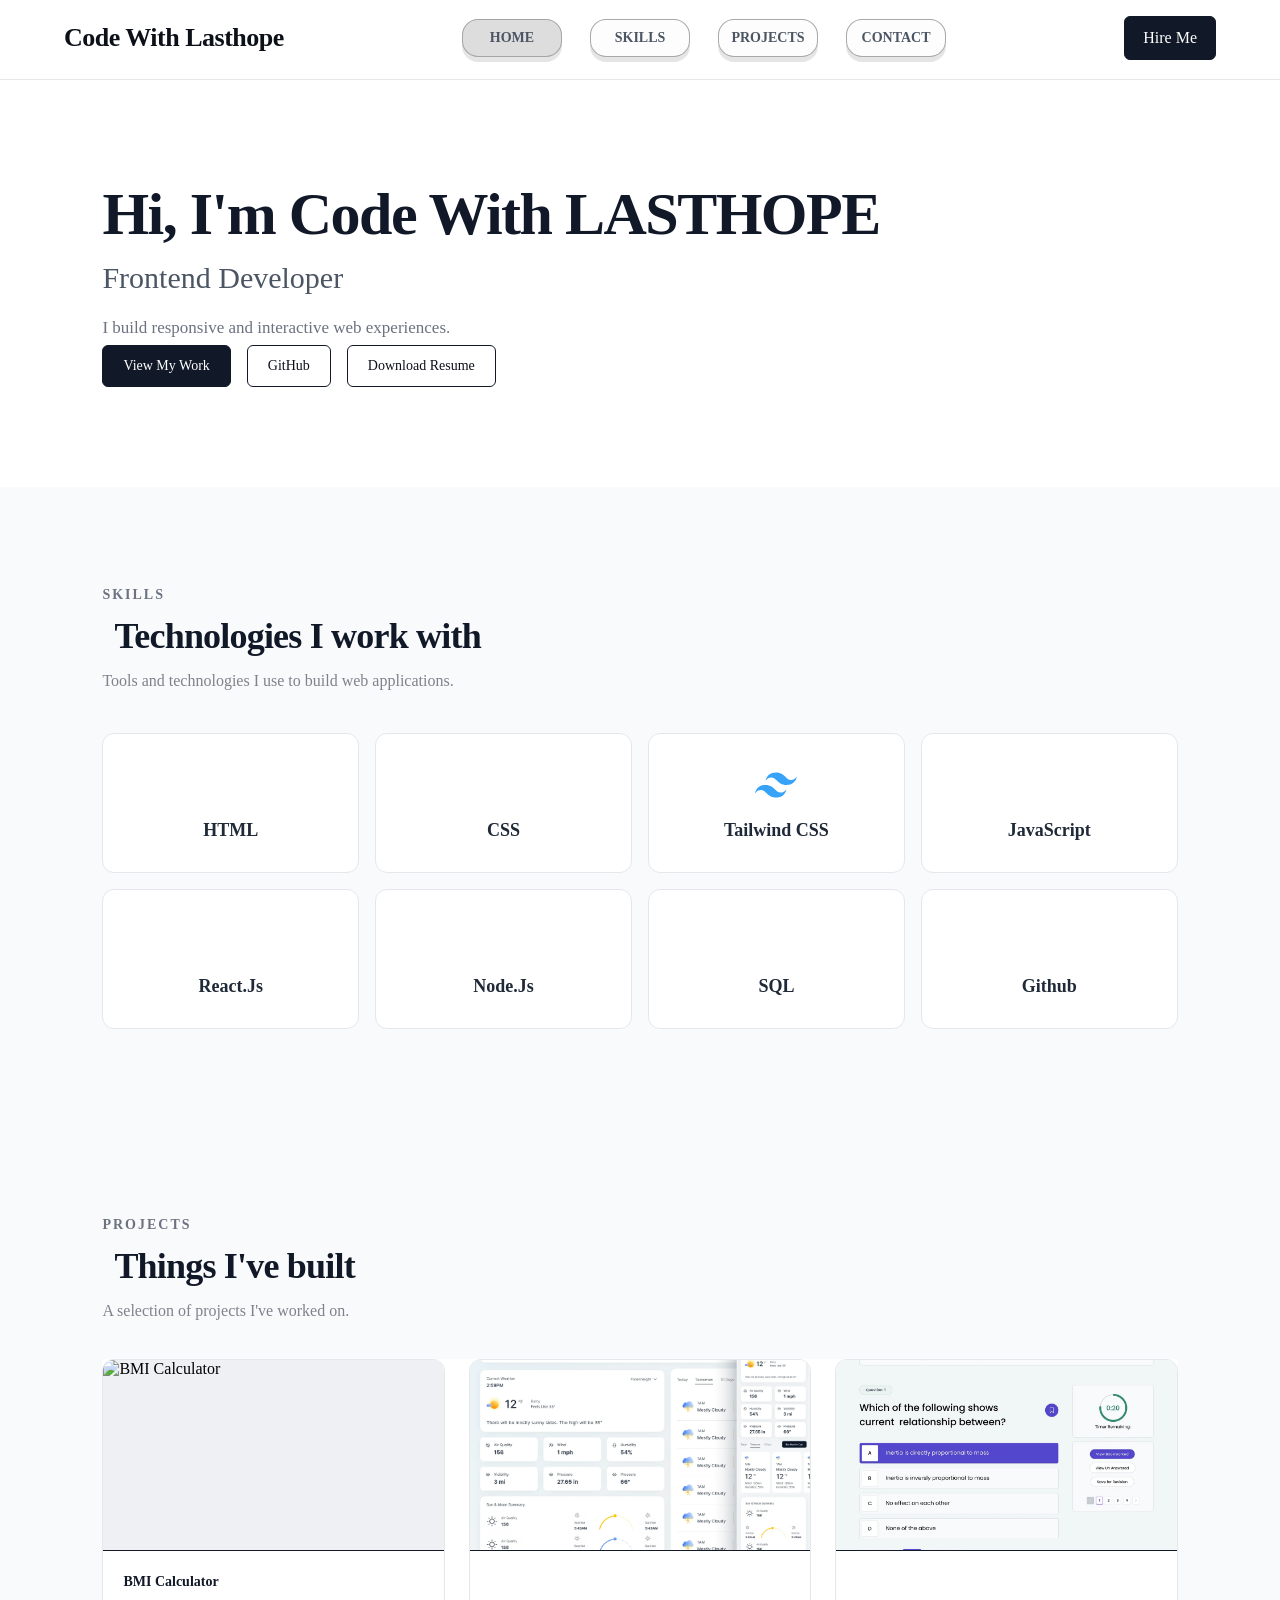
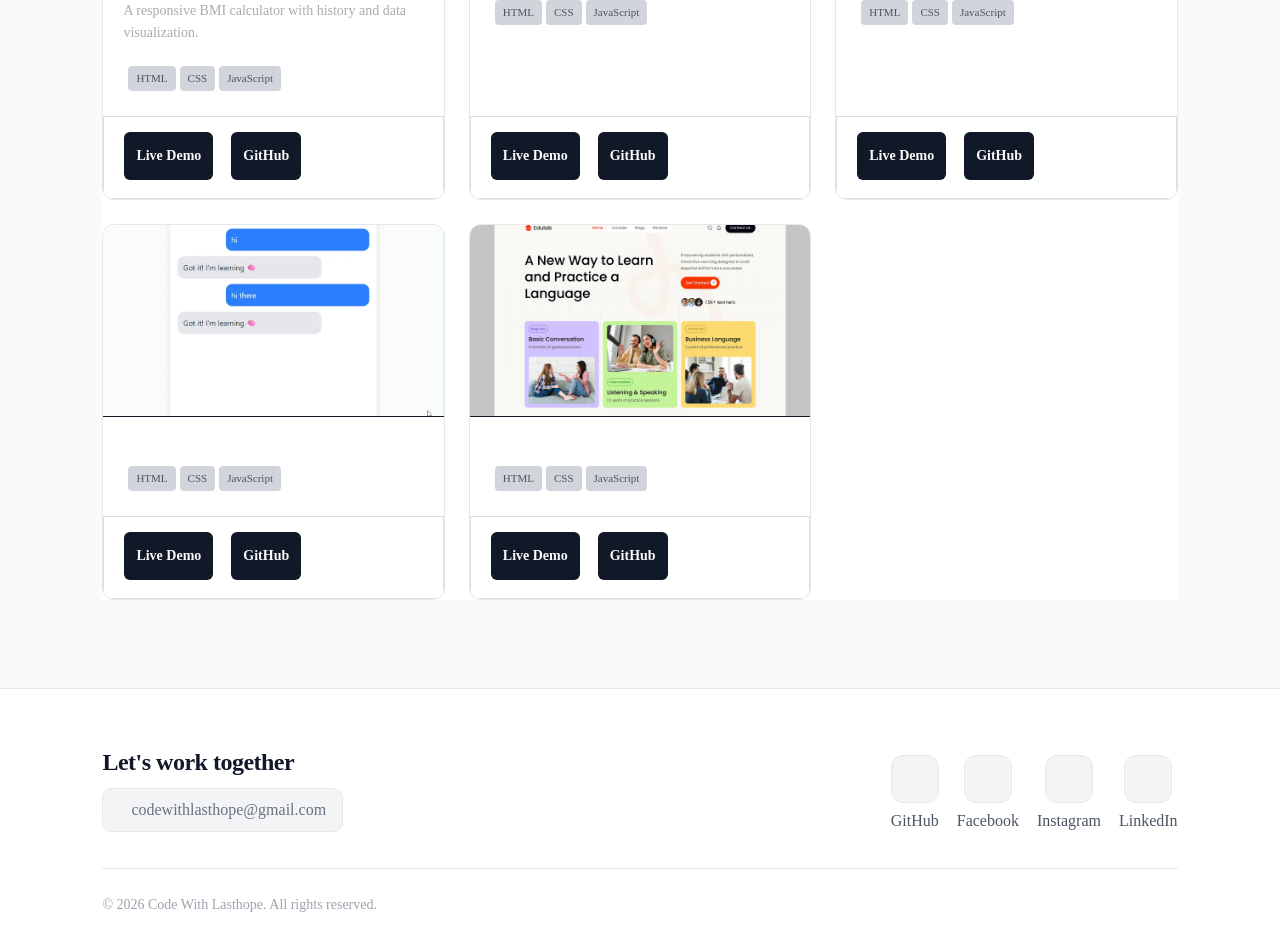
==== index.html @ ce968279 "First Version" ====
<!DOCTYPE html>
<html lang="en">
<head>
    <meta charset="UTF-8">
    <meta name="viewport" content="width=device-width, initial-scale=1.0">
    <meta name="description" content="Code With Lasthope — Frontend Developer building responsive and interactive web experiences">
    <meta name="author" content="Code With Lasthope">

    <meta property="og:title" content="Code With Lasthope | Frontend Developer">
    <meta property="og:description" content="Frontend Developer building responsive and interactive web experiences.">
    <meta property="og:type" content="website">
    <meta property="og:url" content="YOUR_PORTFOLIO_URL">
    <meta property="og:image" content="YOUR_PREVIEW_IMAGE_URL">

    <title>Code With Lasthope | Frontend Developer</title>
    <link rel="stylesheet" href="style.css">

    <link rel="icon" type="image/png" href="assets/logo.jpg">
    <script src="https://kit.fontawesome.com/bc0e14a3bd.js" crossorigin="anonymous"></script>
</head>
<body>
    <header id="home">
        <div id="navbar" class="nav-wrap">
            <p id="logoText">Code With Lasthope</p>
            <nav id="main-nav" class="maiNav">
                <ul>
                    <li><a href="#hero-section">HOME</a></li>
                    <!-- <li><a href="#hero-about">ABOUT</a></li> -->
                    <li><a href="#skill-section">SKILLS</a></li>
                    <li><a href="#project-section">PROJECTS</a></li>
                    <li><a href="#footer">CONTACT</a></li>
                </ul>
            </nav>
            <a id="contact-btn" class="contactBtn" href="#contact-links">Hire Me</a>
            <button
                 id="menu-toggle"
                class="menuToggle"
                aria-label="Open navigation menu"
                aria-expanded="false"
                aria-controls="main-nav"
                type="button"    
            >
                <span></span>
                <span></span>
                <span></span>
            </button>
        </div>
    </header>

    <main>
        <!-- About My Career -->
        <section id="hero-section">
            <div class="hero-about">
                <h1>Hi, I'm Code With LASTHOPE</h1>
                <h2>Frontend Developer</h2>

                <p>
                    I build responsive and interactive web experiences.
                </p>
            </div>

            <div class="hero-actions">
                <a id="workBtn" href="#project-section">View My Work</a>
                <a id="gitBtn" href="https://github.com/codewithlasthope">GitHub</a>
                <a id="resumeBtn" href="assets/resume.pdf" download>
                    Download Resume
                </a>
            </div>
        </section>
        <!-- My Skills in Web Development Feild -->
        <section id="skill-section" class="reveal">

            <div class="section-heading">
                <p>Skills</p>
                <h2>Technologies I work with</h2>
                <span>
                    Tools and technologies I use to build web applications.
                </span>
            </div>

            <div class="skills-container">

                <article class="skill-card">
                    <div class="skill-icon">
                        <!-- HTML icon -->
                         <i class="fa-brands fa-html5 fa-beat" style="color: rgb(255, 110, 0);"></i>
                    </div>
                    <h3>HTML</h3>
                </article>

                <article class="skill-card">
                    <div class="skill-icon">
                        <!-- CSS icon -->
                         <i class="fa-brands fa-css fa-beat" style="color: rgb(40, 152, 238);"></i>
                    </div>
                    <h3>CSS</h3>
                </article>

                <article class="skill-card">
                    <div class="skill-icon">
                        <!-- tailwind css icon -->
                        <svg class="tailwind" xmlns="http://www.w3.org/2000/svg" viewBox="0 0 640 640"><!--!Font Awesome Free v7.3.1 by @fontawesome - https://fontawesome.com License - https://fontawesome.com/license/free Copyright 2026 Fonticons, Inc.--><path fill="rgb(54, 163, 248)" d="M320 128C234.7 128 181.3 170.7 160 256C192 213.3 229.3 197.3 272 208C296.3 214.1 313.7 231.8 333 251.3C364.4 283.1 400.7 320 480 320C565.3 320 618.7 277.3 640 192C608 234.7 570.7 250.7 528 240C503.7 233.9 486.3 216.2 467 196.7C435.6 164.9 399.3 128 320 128zM160 320C74.7 320 21.3 362.7 0 448C32 405.3 69.3 389.3 112 400C136.3 406.1 153.7 423.8 173 443.3C204.4 475.1 240.7 512 320 512C405.3 512 458.7 469.3 480 384C448 426.7 410.7 442.7 368 432C343.7 425.9 326.3 408.2 307 388.7C275.6 356.9 239.3 320 160 320z"/></svg>
                    </div>
                    <h3>Tailwind CSS</h3>
                </article>

                <article class="skill-card">
                    <div class="skill-icon">
                        <!-- JavaScript icon -->
                        <i class="fa-brands fa-square-js fa-fade" style="color: rgb(255, 214, 75);"></i>
                    </div>
                    <h3>JavaScript</h3>
                </article>

                <article class="skill-card">
                    <div class="skill-icon">
                        <!-- React icon -->
                        <i class="fa-brands fa-react fa-flip" style="color: rgb(46, 161, 251);"></i>
                    </div>
                    <h3>React.Js</h3>
                </article>

                <article class="skill-card">
                    <div class="skill-icon">
                        <!-- Node.js icon -->
                        <i class="fa-brands fa-node fa-bounce" style="color: rgb(19, 200, 24);"></i>
                    </div>
                    <h3>Node.Js</h3>
                </article>

                <article class="skill-card">
                    <div class="skill-icon">
                        <!-- SQL icon -->
                         <i class="fa-solid fa-database fa-bounce" style="color: rgb(16, 141, 236);"></i>
                    </div>
                    <h3>SQL</h3>
                </article>

                <article class="skill-card">
                    <div class="skill-icon">
                        <!-- Git icon -->
                         <i class="fa-brands fa-git-alt fa-flip" style="color: rgb(255, 94, 0);"></i>
                    </div>
                    <h3>Github</h3>
                </article>
            </div>

        </section>
        
        <!-- My Best Projects -->
        <section id="project-section" class="reveal">
            <div class="section-heading">
                <p>Projects</p>
                <h2>Things I've built</h2>
                <span>
                    A selection of projects I've worked on.
                </span>
            </div>

            <div class="projects-container">
                <!-- cards -->
                <article class="projects" >
                    <!-- project ss -->
                    <div class="project-image">
                        <img src="ss/bmical.webp" alt="BMI Calculator">
                    </div>

                    <!-- project contents -->
                    <div class="project-content">
                        <h3>BMI Calculator</h3>
                        
                        <p>
                            A responsive BMI calculator with history
                            and data visualization.
                        </p>
                    </div>

                    <!-- project tech -->
                    <div class="project-tech">
                        <span>HTML</span>
                        <span>CSS</span>
                        <span>JavaScript</span>
                    </div>
                    <!-- projects live demo -->
                    <div class="project-links">
                        <a href="#">Live Demo</a>
                        <a href="https://github.com/codewithlasthope/BMI-Calculator">GitHub</a>
                    </div>
                </article>

                <article class="projects" >
                    <!-- project ss -->
                    <div class="project-image">
                        <img src="ss/weatherdash.webp" alt="weather app dashboard">
                    </div>

                    <!-- project contents -->
                    <div class="project-content">
                        <h3></h3>

                        <p>

                        </p>
                    </div>

                    <!-- project tech -->
                    <div class="project-tech">
                        <span>HTML</span>
                        <span>CSS</span>
                        <span>JavaScript</span>
                    </div>
                    <!-- projects live demo -->
                    <div class="project-links">
                        <a href="#">Live Demo</a>
                        <a href="https://github.com/codewithlasthope/">GitHub</a>
                    </div>
                </article>
                
                <article class="projects" >
                    <!-- project ss -->
                    <div class="project-image">
                        <img src="ss/onlinequiz.webp" alt="Online quiz platform">
                    </div>

                    <!-- project contents -->
                    <div class="project-content">
                        <h3></h3>

                        <p>

                        </p>
                    </div>

                    <!-- project tech -->
                    <div class="project-tech">
                        <span>HTML</span>
                        <span>CSS</span>
                        <span>JavaScript</span>
                    </div>
                    <!-- projects live demo -->
                    <div class="project-links">
                        <a href="#">Live Demo</a>
                        <a href="https://github.com/codewithlasthope/">GitHub</a>
                    </div>
                </article>
                
                <article class="projects">
                    <!-- project ss -->
                    <div class="project-image">
                        <img src="ss/chatapp.webp" alt="Chat App">
                    </div>

                    <!-- project contents -->
                    <div class="project-content">
                        <h3></h3>

                        <p>

                        </p>
                    </div>

                    <!-- project tech -->
                    <div class="project-tech">
                        <span>HTML</span>
                        <span>CSS</span>
                        <span>JavaScript</span>
                    </div>
                    <!-- projects live demo -->
                    <div class="project-links">
                        <a href="#">Live Demo</a>
                        <a href="https://github.com/codewithlasthope/">GitHub</a>
                    </div>
                </article>

                <article class="projects">
                    <!-- project ss -->
                    <div class="project-image">
                        <img src="ss/educenter.webp" alt="Education Website">
                    </div>

                    <!-- project contents -->
                    <div class="project-content">
                        <h3></h3>

                        <p>
                            
                        </p>
                    </div>

                    <!-- project tech -->
                    <div class="project-tech">
                        <span>HTML</span>
                        <span>CSS</span>
                        <span>JavaScript</span>
                    </div>
                    <!-- projects live demo -->
                    <div class="project-links">
                        <a href="#">Live Demo</a>
                        <a href="https://github.com/codewithlasthope/">GitHub</a>
                    </div>
                </article>
            </div>
        </section>
    </main>

    <footer id="footer" class="reveal">

        <!-- Contact -->
        <section id="contact-links">
            <h2>Let's work together</h2>

            <a class="email-link" href="mailto:codewithlasthope@gmail.com">
                <i class="fa-regular fa-envelope"></i>
                <span>codewithlasthope@gmail.com</span>
            </a>
        </section>


        <!-- Social Links -->
        
        <section id="social-links">
            <a href="https://github.com/codewithlasthope"
            aria-label="GitHub"
            target="_blank"
            rel="noopener noreferrer">
                <i class="fa-brands fa-github"></i>
                <span>GitHub</span>
            </a>

            <a href="YOUR_FACEBOOK_URL"
            aria-label="Facebook"
            target="_blank"
            rel="noopener noreferrer">
                <i class="fa-brands fa-facebook-f"></i>
                <span>Facebook</span>
            </a>

            <a href="YOUR_INSTAGRAM_URL"
            aria-label="Instagram"
            target="_blank"
            rel="noopener noreferrer">
                <i class="fa-brands fa-instagram"></i>
                <span>Instagram</span>
            </a>

            <a href="YOUR_LINKEDIN_URL"
            aria-label="LinkedIn"
            target="_blank"
            rel="noopener noreferrer">
                <i class="fa-brands fa-linkedin-in"></i>
                <span>LinkedIn</span>
            </a>
        </section>


        <!-- Bottom -->
        <section id="footer-bottom">
            <p>© 2026 Code With Lasthope. All rights reserved.</p>
        </section>

    </footer>
    
    <button id="back-to-top" aria-label="Back to top">
        <i class="fa-solid fa-arrow-up"></i>
    </button>

    <div class="image-preview" id="image-preview">
        <button id="preview-close">
            <i class="fa-solid fa-xmark"></i>
        </button>
        <img id="preview-image" src="" alt="">
    </div>

    <div id="scroll-progress"></div>
    <script src="script.js"></script>
</body>
</html>
---- style.css ----
* {
    margin: 0;
    padding: 0;
    box-sizing: border-box;
    text-decoration: none;
    scroll-behavior: smooth;
}

header {
    position: sticky;
    top: 0;
    z-index: 100;
    background-color: #ffffff;
    width: 100%;
    height: 80px;
    border-bottom: 1px solid #e5e7eb;
}

.nav-wrap {
    max-width: 1200px;
    min-height: 76px;
    margin: 0 auto;
    padding: 16px 24px;

    display: flex;
    align-items: center;
    justify-content: space-between;
    gap: 32px;
}

#logoText {
    margin: 0;
    letter-spacing: -0.5px;
    font-size: 26px;
    font-weight: 700;
    white-space: nowrap;
    cursor: pointer;
    color: #0c1018;
}

.maiNav ul {
    list-style: none;
    display: flex;
    align-items: center;
    gap: 28px;
}

.maiNav ul li {
    cursor: pointer;
    padding: 0;
    border: none;
    background: none;
    box-shadow: none;
    color: black;
    text-align: center;
    width: 100px;
    height: auto;
    padding: 10px 12px;
    /* From https://css.glass */
    background: rgba(249, 248, 249, 0.35);
    border-radius: 16px;
    box-shadow: 0px 5px 0px rgba(0, 0, 0, 0.1);
    backdrop-filter: blur(5.1px);
    -webkit-backdrop-filter: blur(5.1px);
    border: 1px solid rgba(161, 159, 159, 0.91);
    transition: scale 0.3s, transform 0.3s;
}

.maiNav ul li:hover {
    scale: 0.95;
    transform: translateY(-3px);
}

.maiNav ul li a {
    display: block;
    color: #4b5563;
    font-size: 14px;
    font-weight: 600;
    text-decoration: none;
    transition: color 0.3s ease;
}

.maiNav ul li a:hover {
    color: #0c1018;
    scale: 0.95;
}

.maiNav ul li:active {
    color: aliceblue;
}

.menuToggle {
    display: none;
    flex-direction: column;
    justify-content: center;
    gap: 5px;
    width: 42px;
    height: 42px;
    padding: 9px;
    border: 1px solid #e5e7eb;
    border-radius: 6px;
    background: #ffffff;
    cursor: pointer;
}

.menuToggle span {
    display: block;
    width: 100%;
    height: 2px;
    background: #111827;
    border-radius: 2px;
}

@media (max-width: 768px) {
    .menuToggle {
        display: flex;
    }
    .nav-wrap {
        display: flex;
        align-items: center;
        flex-wrap: wrap;
        justify-content: space-between;
    }
    .maiNav {
        display: none;
        flex-basis: 100%;
    }
    
    .active {
        display: block;
    }
    
    .maiNav ul {
        flex-direction: column;
        align-items: stretch;
        gap: 8px;
        padding: 12px 0;
    }
    .maiNav ul li {
        width: 100%;
    }

    .contactBtn {
        margin: 0;
        position: static;
        flex-shrink: 0;
    }
}

.contactBtn {
    display: inline-flex;
    align-items: center;
    justify-content: center;
    flex-shrink: 0;

    padding: 12px 18px;
    border: 1px solid #111827;
    border-radius: 6px;

    background: #111827;
    color: #ffffff;
    font-size: 16px;
    font-weight: 500;
    white-space: nowrap;
    transition: background-color 0.3s ease,
                scale 0.3s,
                transform 0.3s;
}

.contactBtn:hover {
    scale: 0.95;
    transform: translateY(2px);
    background-color: #2f3643;
}

main {
    padding: 0px auto;
}

#hero-section {
    min-height: 75px;
    padding: 100px 8%;
    display: flex;
    align-items: flex-start;
    flex-direction: column;
    justify-content: center;
    background: #ffffff;
}

.hero-about {
    min-width: 700px;
}

.hero-about h1 {
    margin-bottom: 12px;
    font-size: clamp(28px, 5vw, 60px);
    line-height: 1.15;
    letter-spacing: -1.5px;
    color: #111827;
}

.hero-about h2 {
    margin-bottom: 20px;
    font-size: clamp(22px, 3vw, 30px);
    font-weight: 500;
    color: #4b5563;
}

.hero-about p {
    max-width: 600px;
    font-size: 17px;
    line-height: 1.5;
    color: #6b7280;
}

.hero-actions {
    display: flex;
    align-items: center;
    gap: 16px;
}

.hero-actions a{
    display: inline-flex;
    align-items: center;
    justify-content: center;

    padding: 12px 20px;
    border: 1px solid #111827;
    border-radius: 6px;    
    margin-top: 4px;

    font-size: 14px;
    font-weight: 500;
    text-decoration: none;
    transition: background 0.2s ease, color 0.2s ease, scale 0.3s ease;
}

.hero-actions #workBtn {
    background: #111827;
    color: #ffffff;
}

.hero-actions #workBtn:hover {
    background: #404c5e;
    scale: 0.96;
}

.hero-actions a {
    color: #0c1018;
}

.hero-actions a:hover {
    background: hsl(240, 6%, 94%);
    scale: 0.96;
}

#skill-section {
    padding: 100px 8%;
    background: #f9fafb;
}

.section-heading {
    margin-bottom: 40px;
}

.section-heading p {
    margin-bottom: 10px;
    font-size: 14px;
    font-weight: 600;
    text-transform: uppercase;
    letter-spacing: 2px;
    color: #6b7280;
}

.section-heading h2 {
    margin: 12px;
    font-size: clamp(26px, 3vw, 36px);
    letter-spacing: -0.8px;
    color: #111827;
}

.section-heading span {
    display: block;
    color: #7d828c;
    font-size: 16px;
    line-height: 1.5;
}


.skills-container {
    display: grid;
    grid-template-columns: repeat(4, minmax(0, 1fr));
    gap: 16px;
}


.skill-card {
    min-height: 140px;
    padding: 24px 16px;
    border: 1px solid #ddd;
    border-radius: 12px;

    display: flex;
    flex-direction: column;
    align-items: center;
    justify-content: center;
    gap: 14px;

    background: #ffffff;
    border: 1px solid #e5e7eb;

    transition: transform 0.2s ease, 
                border-color 0.2s ease;
}


.skill-card:hover {
    transform: translateY(-4px);
    border-color: #9ca3af;
}


.skill-icon {
    width: 42px;
    height: 42px;
    display: grid;
    place-items: center;
}

.skill-icon i {
    /* width: 48px;
    height: 48px; */
    display: grid;
    place-items: center;
    font-size: 36px;
    
}

.skill-card h3 {
    margin: 0;
    font-weight: 600;
    font-size: 18px;
    color: #1f2937;
}

.skill-icon .tailwind {
    animation: tail-flip 1s ease infinite;
}

@keyframes tail-flip {
    from {
        transform: rotatey(0deg);
    }
    to {
        transform: rotatey(360deg);
    }
}

@media (max-width: 900px) {
    .skills-container {
        grid-template-columns: repeat(3, minmax(0, 1fr));
    }
}

@media (max-width: 600px) {
    #skill-section {
        padding: 64px 5%;
    }

    .skills-container {
        grid-template-columns: repeat(2, minmax(0, 1fr));
        gap: 12px;
    }

    .skill-card {
        min-height: 120px;
        padding: 20px 12px;
    }
}


#project-section {
    display: block;
    padding: 88px 8%;
    background: #f9fafb;
}

#project-section .section-heading {
    margin-bottom: 36px;
}

.projects-container {
    background: #ffffff;
    display: grid;
    grid-template-columns: repeat(3, minmax(0, 1fr));
    align-items: stretch;
    gap: 24px;
}

@media (max-width: 900px) {
    .projects-container {
        grid-template-columns: repeat(2, minmax(0, 1fr));
        gap: 20px;
    }
}

@media (max-width: 600px) {
    #project-section {
        padding: 64px 5%;
    }

    .projects-container {
        grid-template-columns: 1fr;
        gap: 18px;
    }

    .project-image {
        height: 200px;
    }
}

.projects {
    min-width: 0px;
    display: flex;
    flex-direction: column;
    overflow: hidden;
    background: #fff;
    border: 1px solid #e5e7eb;
    border-radius: 12px;
    transition: border-color 0.2s ease,
                transform 0.2s ease,
                box-shadow 0.2s ease;
}

.projects:hover {
    transform: translateY(-4px);
    border-color: #d1d5db;
    box-shadow: 0 8px 24px rgba(0, 0, 0, 0.05);
}

.project-image {
    width: 100%;
    aspect-ratio: 16 / 9;
    overflow: hidden;
    background: #eef0f3;
    border-bottom: 1px solid #111827;
}

.project-image img {
    display: block;
    width: 100%;
    height: 100%;
    object-fit: cover;
}

.project-content {
    padding: 20px 20px 12px;
}

.project-content h3 {
    margin-bottom: 8px;
    font-size: 14px;
    line-height: 1.5;
    color: #111827;
}

.project-content p {
    font-size: 14px;
    line-height: 1.6;
    color: #a9abae;
}

.project-tech {
    margin: 5px;
    display: flex;
    flex-wrap: wrap;
    gap: 4px;
    padding: 4px 20px 20px;
}

.project-tech span {
    padding: 5px 8px;
    border-radius: 4px;
    background: #d1d5db;
    color: #4b5563;
    font-size: 11px;
    line-height: 1.4;
}

.project-links {
    display: flex;
    align-items: center;
    gap: 18px;
    margin-top: auto;
    padding: 15px 20px 18px;
    border: 1px solid #dddddf;
}

.project-links a {
    background-color: #111827;
    color: #f9fafb;
    font-size: 14px;
    font-weight: 600;
    padding: 16px 12px;
    border-radius: 6px;
    transition: color 0.3s ease,
                transform 0.3s ease,
                text-decoration 0.3s ease;
}

.project-links a:hover {
    color: #babcbc;
    transform: translateY(3px);
    text-decoration: underline;
}

footer {
    display: grid;
    grid-template-columns: 1fr auto;
    align-items: start;
    background: lightslategray;
    gap: 36px;
    padding: 60px 8% 24px;
    background: #ffffff;
    border-top: 1px solid #e5e7eb;
}

#contact-links {
    display: flex;
    flex-direction: column;
    align-items: flex-start;
    gap: 12px;
}

#contact-links h2 {
    margin: 0;
    color: #111827;
    font-size: 24px;
    letter-spacing: -0.5px;
}

#contact-links a {
    color: #6b7280;
    font-size: 16px;
    transition: color 0.3s ease;
}

#contact-links a:hover {
    color: #111827;
}

.email-link {
    display: inline-flex;
    align-items: center;
    gap: 12px;
    padding: 12px 16px;
    background: #f3f4f6;
    border: 1px solid #e5e7eb;
    border-radius: 10px;
    color: #374151;
    font-size: 14px;
}

.email-link i {
    font-size: 18px;
}

.email-link:hover {
    color: #e5e7eb;
}

#social-links {
    display: flex;
    align-items: flex-start;
    justify-content: flex-end;
    gap: 18px;
    padding-top: 6px;
}

#social-links a {
    display: flex;
    flex-direction: column;
    align-items: center;
    color: #4b5563;
    gap: 9px;
    color: #4b5563;
    font-size: 16px;
    font-weight: 500;
    transition: color 0.2s ease;
}

#social-links a i {
    width: 48px;
    height: 48px;
    display: grid;
    place-items: center;
    background: #f3f4f6;
    border: 1px solid #e5e7eb;
    border-radius: 12px;
    font-size: 21px;
    transition: background 0.2s ease,
                color 0.2s ease,
                transform 0.2s ease;
}

#social-links a:hover i {
    background: #111827;
    color: #ffffff;
    transform: translateY(-3px);
}

#social-links a:hover span {
    color: #111827;
}

#footer-bottom {
    grid-column: 1 / -1;
    padding-top: 25px;
    border-top: 1px solid #e5e7eb;
}

#footer-bottom p {
    margin: 0;
    color: #9ca3af;
    font-size: 14px;
    line-height: 1.5;
}

@media (max-width: 600px) {
    #footer {
        grid-template-columns: 1fr;
        gap: 28px;
        padding: 36px 5% 20px;
    }

    #contact-links h2 {
        font-size: 22px;
    }

    #social-links {
        justify-content: flex-start;
        flex-wrap: wrap;
        gap: 18px;
    }

    #social-links a i {
        width: 44px;
        height: 44px;
    }

    #footer-bottom {
        grid-column: 1;
    }
}

.reveal {
    opacity: 0;
    transform: translateY(40px);
    transition: opacity 0.6s ease, transform 0.6s ease;
}

.reveal.active {
    opacity: 1 !important;
    transform: translateY(0) !important;
}

#back-to-top {
    position: fixed;
    right: 24px;
    bottom: 24px;

    width: 45px;
    height: 45px;

    border: 1px solid black;
    border-radius: 50%;
    cursor: pointer;

    opacity: 0;
    visibility: hidden;
    pointer-events: none;

    transition: opacity 0.3s ease, visibility 0.3s ease;
}

#back-to-top.show {
    opacity: 1;
    visibility: visible;
    pointer-events: auto;
}

#main-nav li.nav-active {
    background-color: #dddddd;
    transition: background-color 0.3s ease;
}

.image-preview {
    position: fixed;
    inset: 0;

    display: flex;
    justify-content: center;
    align-items: center;

    background:rgba(0, 0, 0, 0.8);

    opacity: 0;
    visibility: hidden;
    transition:  opacity 0.3s ease, visibility 0.3s ease;

    z-index: 999;
}

.show-image {
    opacity: 1;
    visibility: visible;
}

.image-preview img {
    max-width: 95%;
    max-height: 85vh;
    object-fit: contain;
}

#preview-close {
    position: absolute;
    top: 30px;
    right: 30px;
    border: none;
    background: none;
    color: white;

    font-size: 28px;
    cursor: pointer;
}

#main-nav a:focus-visible,
#contact-btn:focus-visible,
#back-to-top:focus-visible,
button:focus-visible {
    outline: 2px solid #2ab8ff;
    outline-offset: 3px;
}

#scroll-progress {
    position: fixed;
    top: 0;
    left: 0;
    background-color: rgb(134, 132, 132);
    width: 100%;
    height: 4px;
    transform: scaleX(0);
    transform-origin: left;
    animation: fill linear;
    animation-timeline: scroll();
    z-index: 1000;
}

@keyframes fill {
    to { transform: scaleX(1); }
}

.error-page {
    min-height: 100vh;
    display: flex;
    justify-content: center;
    align-items: center;
    text-align: center;
    padding: 24px;
}

.error-content {
    max-width: 600px;
}

.error-code {
    font-size: clamp(6rem, 20vw, 12rem);
    font-weight: 800;
    line-height: 1;
    margin: 0;
    color: #e5e5e5;
}

.error-content h1 {
    font-size: 2rem;
    margin: 20px 0 10px;
}

.error-content p:not(.error-code) {
    color: #666;
    margin-bottom: 28px;
}

.error-btn {
    display: inline-block;
    padding: 12px 22px;
    background: #111;
    color: #fff;
    text-decoration: none;
    border-radius: 6px;
    transition: opacity 0.2s ease;
}

.error-btn:hover {
    opacity: 0.8;
}
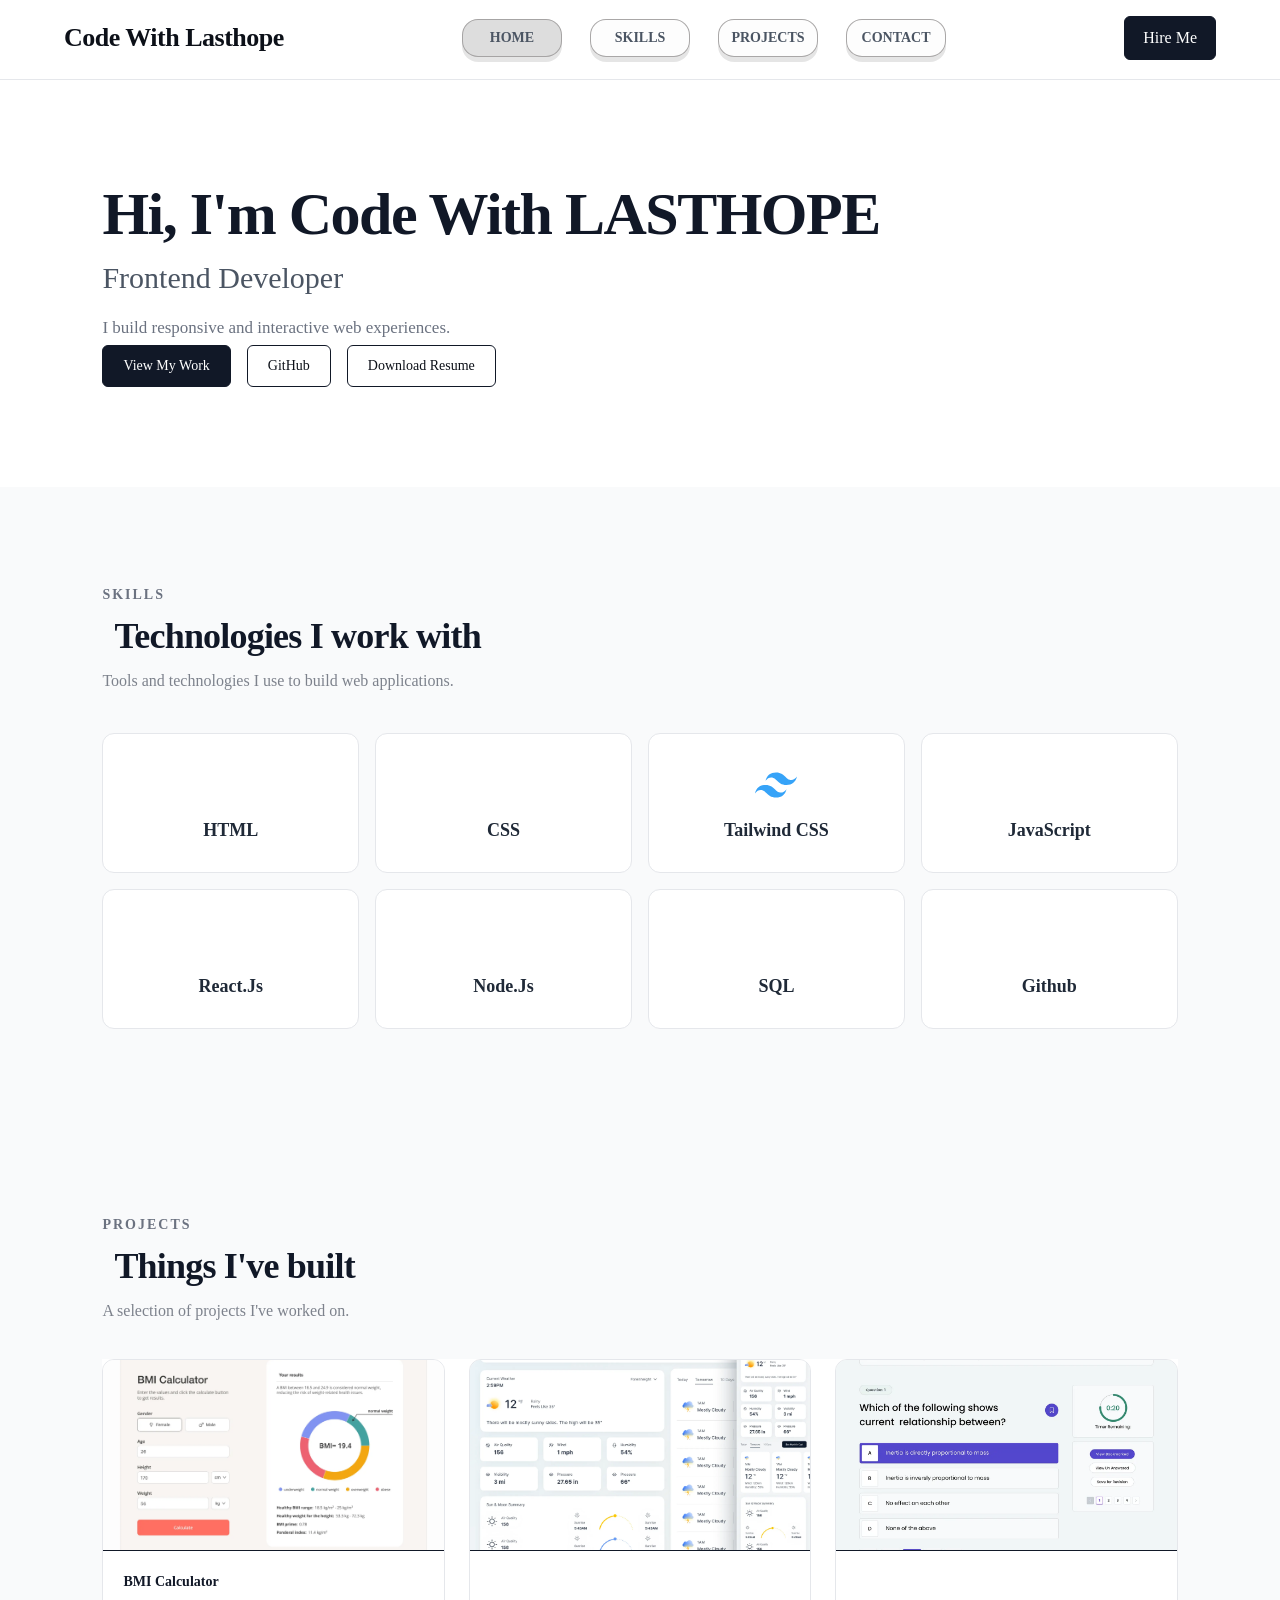
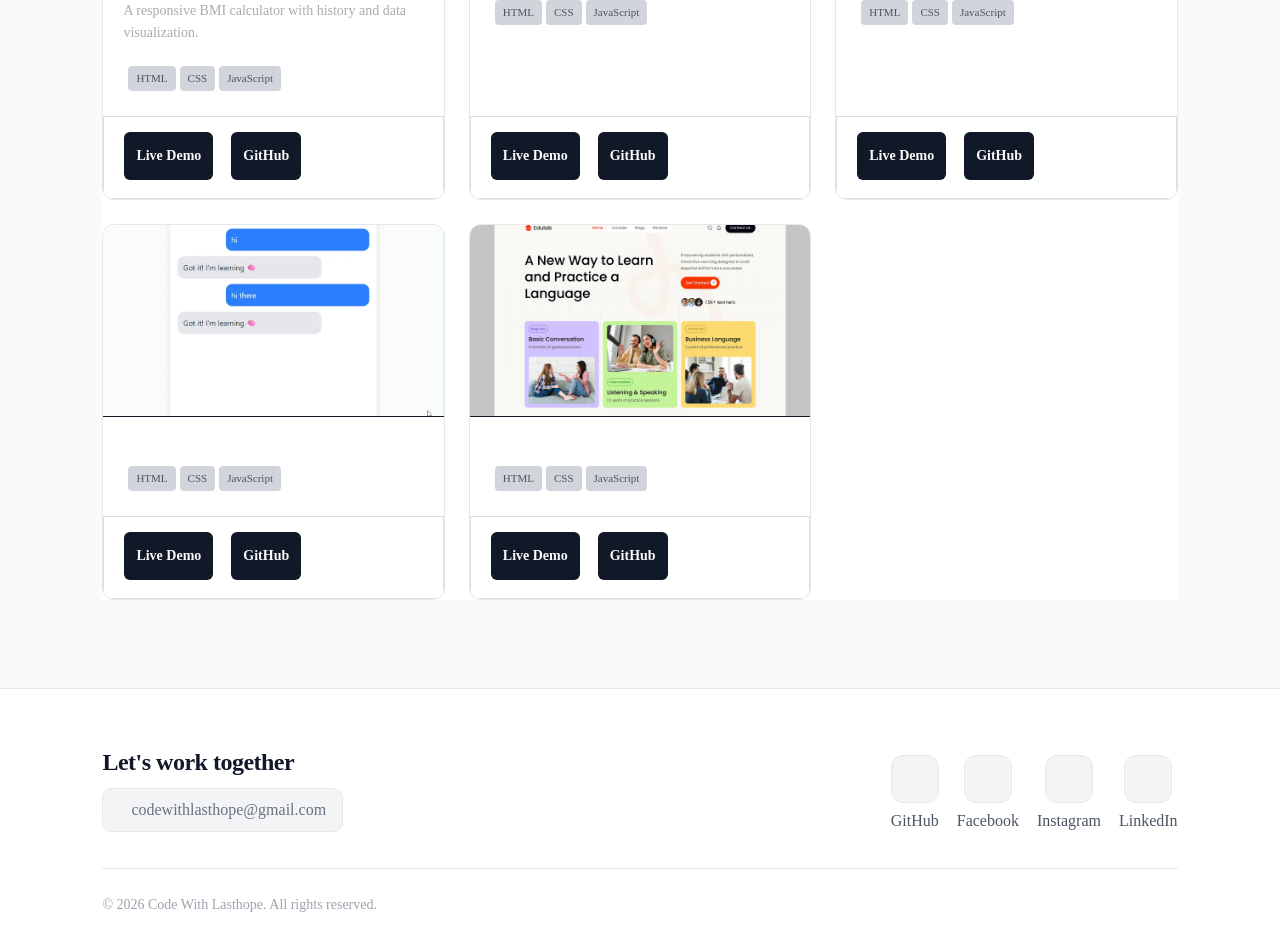
==== commit f3ebbb4e: "ss bug fixed" ====
--- a/index.html
+++ b/index.html
@@ -162,7 +162,7 @@
                 <article class="projects" >
                     <!-- project ss -->
                     <div class="project-image">
-                        <img src="ss/bmical.webp" alt="BMI Calculator">
+                        <img src="ss/BMICAL.webp" alt="BMI Calculator">
                     </div>
 
                     <!-- project contents -->
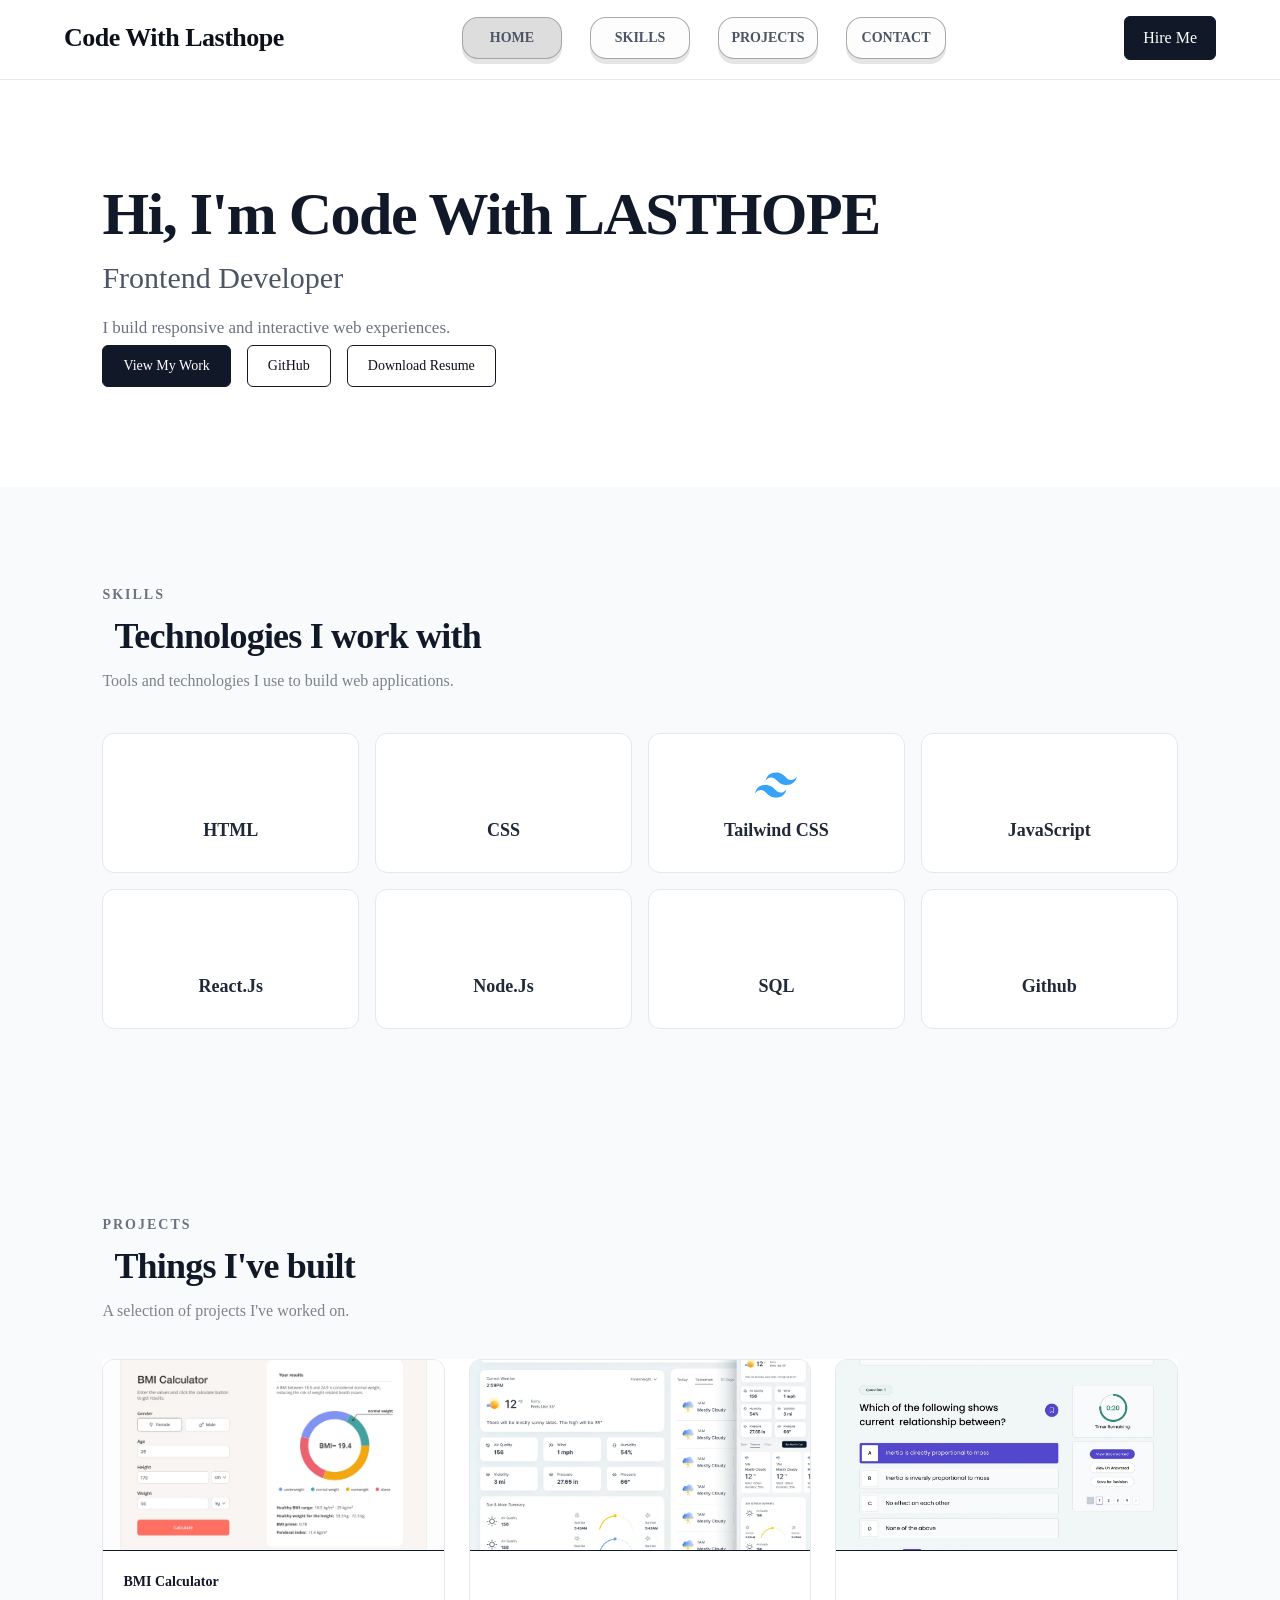
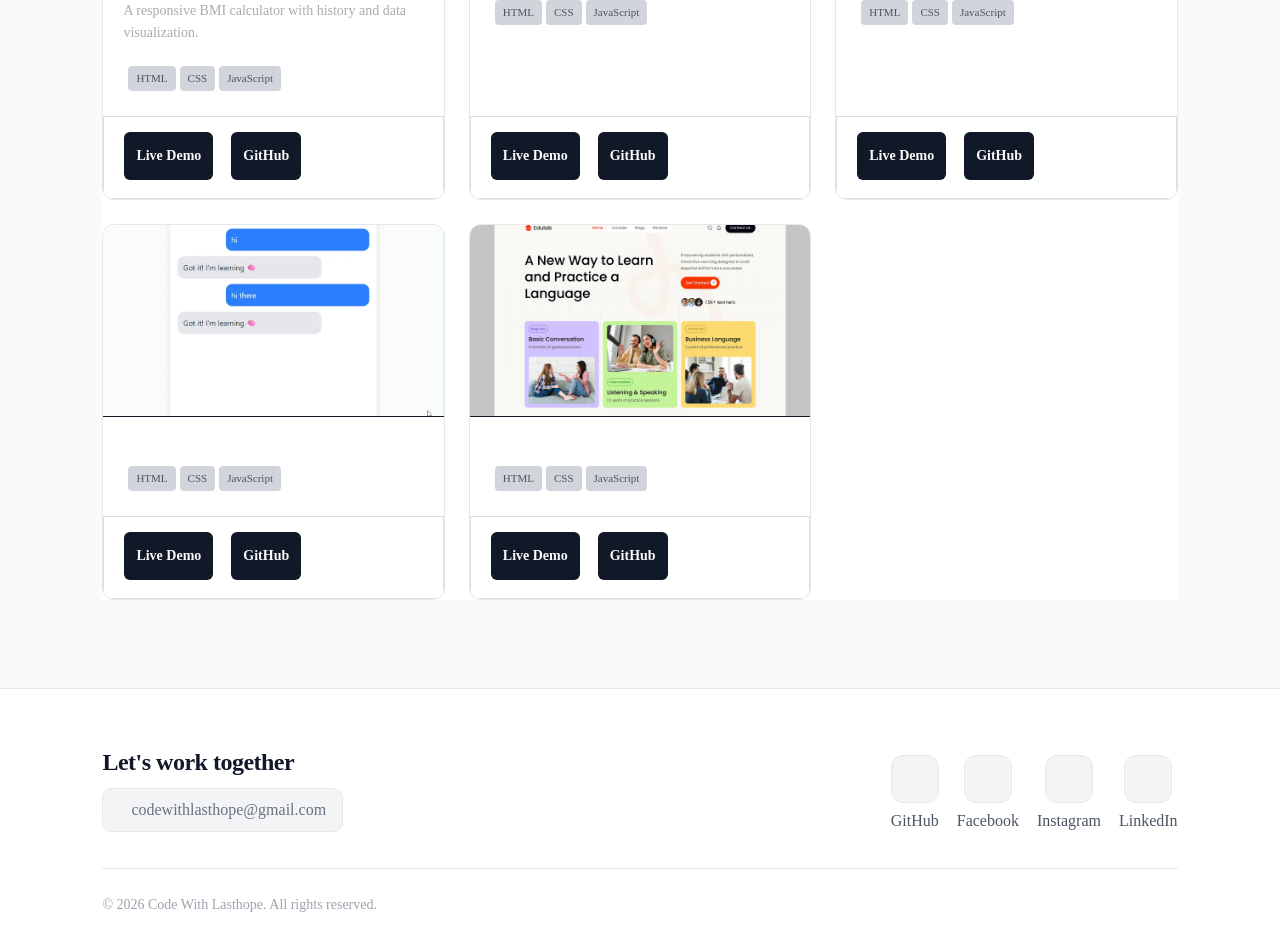
==== commit 19dfaa0b: "fixed navbar bugs" ====
--- a/index.html
+++ b/index.html
@@ -31,19 +31,21 @@
                     <li><a href="#footer">CONTACT</a></li>
                 </ul>
             </nav>
-            <a id="contact-btn" class="contactBtn" href="#contact-links">Hire Me</a>
-            <button
-                 id="menu-toggle"
-                class="menuToggle"
-                aria-label="Open navigation menu"
-                aria-expanded="false"
-                aria-controls="main-nav"
-                type="button"    
-            >
-                <span></span>
-                <span></span>
-                <span></span>
-            </button>
+            <div class="nav-actions">
+                <a id="contact-btn" class="contactBtn" href="#contact-links">Hire Me</a>
+                <button
+                    id="menu-toggle"
+                    class="menuToggle"
+                    aria-label="Open navigation menu"
+                    aria-expanded="false"
+                    aria-controls="main-nav"
+                    type="button"    
+                >
+                    <span></span>
+                    <span></span>
+                    <span></span>
+                </button>
+            </div>
         </div>
     </header>
 
--- a/style.css
+++ b/style.css
@@ -44,19 +44,17 @@
     display: flex;
     align-items: center;
     gap: 28px;
-}
-
-.maiNav ul li {
+    margin: 0;
+    padding: 0;
+}
+
+.maiNav li {
     cursor: pointer;
     padding: 0;
     border: none;
-    background: none;
-    box-shadow: none;
     color: black;
     text-align: center;
     width: 100px;
-    height: auto;
-    padding: 10px 12px;
     /* From https://css.glass */
     background: rgba(249, 248, 249, 0.35);
     border-radius: 16px;
@@ -72,31 +70,52 @@
     transform: translateY(-3px);
 }
 
-.maiNav ul li a {
-    display: block;
+.maiNav li a {
+    display: flex;
+    align-items: center;
+    justify-content: center;
+
     color: #4b5563;
+    width: 100%;
+    min-height: 40px;
+    box-sizing: border-box;
+
+    padding: 10px 12px;
     font-size: 14px;
     font-weight: 600;
     text-decoration: none;
+
     transition: color 0.3s ease;
 }
 
-.maiNav ul li a:hover {
+.maiNav li a:hover {
     color: #0c1018;
     scale: 0.95;
 }
 
-.maiNav ul li:active {
-    color: aliceblue;
+.maiNav li.nav-active {
+    background: rgba(229, 229, 229, 0.9);
+}
+
+.nav-actions {
+    display: flex;
+    align-items: center;
+    gap: 12px;
+    flex-shrink: 0;
 }
 
 .menuToggle {
     display: none;
+
     flex-direction: column;
     justify-content: center;
+    align-items: center;
+
     gap: 5px;
     width: 42px;
     height: 42px;
+    flex-shrink: 0;
+
     padding: 9px;
     border: 1px solid #e5e7eb;
     border-radius: 6px;
@@ -113,21 +132,27 @@
 }
 
 @media (max-width: 768px) {
+    .nav-wrap {
+        flex-wrap: wrap;
+        gap: 12px;
+    }
+    
     .menuToggle {
         display: flex;
-    }
-    .nav-wrap {
-        display: flex;
-        align-items: center;
-        flex-wrap: wrap;
-        justify-content: space-between;
-    }
+        flex-shrink: 0;
+    }
+
+    .nav-actions {
+        margin-left: auto;
+    }
+
     .maiNav {
         display: none;
         flex-basis: 100%;
+        order: 3;
     }
     
-    .active {
+    .nav-active {
         display: block;
     }
     
@@ -141,9 +166,13 @@
         width: 100%;
     }
 
+    .maiNav li a {
+        width: 100%;
+    }
+
     .contactBtn {
         margin: 0;
-        position: static;
+        /* position: static; */
         flex-shrink: 0;
     }
 }
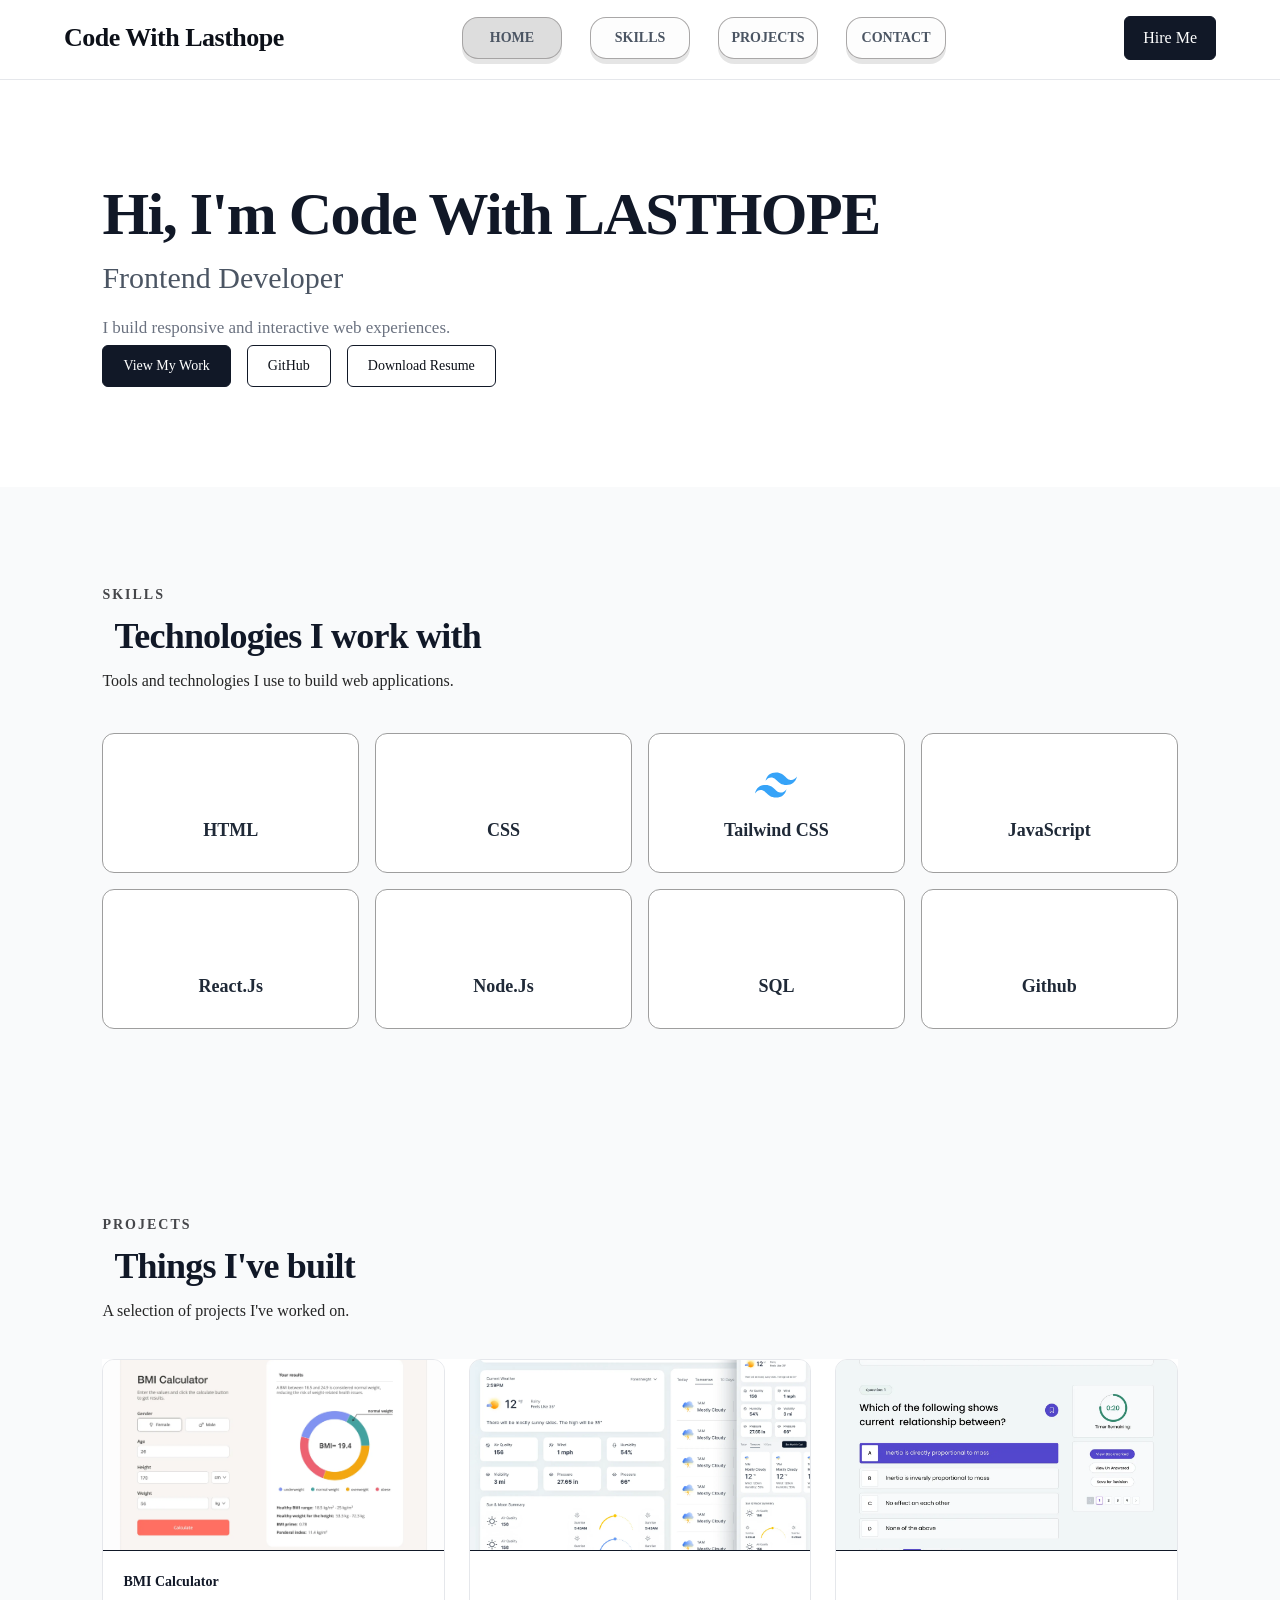
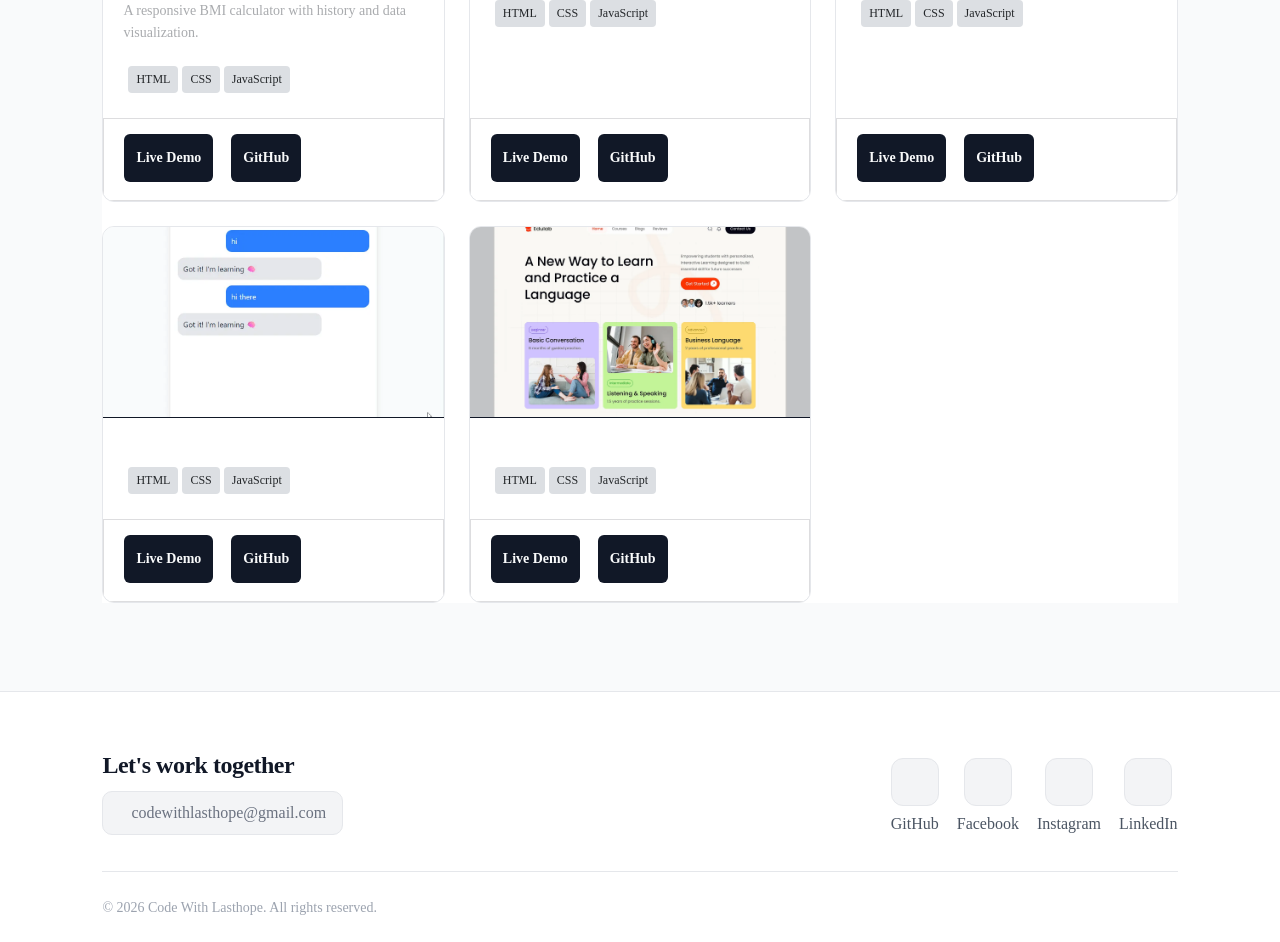
==== commit 2dd65794: "improved website performance" ====
--- a/index.html
+++ b/index.html
@@ -9,7 +9,7 @@
     <meta property="og:title" content="Code With Lasthope | Frontend Developer">
     <meta property="og:description" content="Frontend Developer building responsive and interactive web experiences.">
     <meta property="og:type" content="website">
-    <meta property="og:url" content="YOUR_PORTFOLIO_URL">
+    <meta property="og:url" content="https://codewithlasthope.github.io/Portfolio/">
     <meta property="og:image" content="YOUR_PREVIEW_IMAGE_URL">
 
     <title>Code With Lasthope | Frontend Developer</title>
@@ -101,7 +101,8 @@
                 <article class="skill-card">
                     <div class="skill-icon">
                         <!-- tailwind css icon -->
-                        <svg class="tailwind" xmlns="http://www.w3.org/2000/svg" viewBox="0 0 640 640"><!--!Font Awesome Free v7.3.1 by @fontawesome - https://fontawesome.com License - https://fontawesome.com/license/free Copyright 2026 Fonticons, Inc.--><path fill="rgb(54, 163, 248)" d="M320 128C234.7 128 181.3 170.7 160 256C192 213.3 229.3 197.3 272 208C296.3 214.1 313.7 231.8 333 251.3C364.4 283.1 400.7 320 480 320C565.3 320 618.7 277.3 640 192C608 234.7 570.7 250.7 528 240C503.7 233.9 486.3 216.2 467 196.7C435.6 164.9 399.3 128 320 128zM160 320C74.7 320 21.3 362.7 0 448C32 405.3 69.3 389.3 112 400C136.3 406.1 153.7 423.8 173 443.3C204.4 475.1 240.7 512 320 512C405.3 512 458.7 469.3 480 384C448 426.7 410.7 442.7 368 432C343.7 425.9 326.3 408.2 307 388.7C275.6 356.9 239.3 320 160 320z"/></svg>
+                        <svg class="tailwind" xmlns="http://www.w3.org/2000/svg" viewBox="0 0 640 640">
+                        <path fill="rgb(54, 163, 248)" d="M320 128C234.7 128 181.3 170.7 160 256C192 213.3 229.3 197.3 272 208C296.3 214.1 313.7 231.8 333 251.3C364.4 283.1 400.7 320 480 320C565.3 320 618.7 277.3 640 192C608 234.7 570.7 250.7 528 240C503.7 233.9 486.3 216.2 467 196.7C435.6 164.9 399.3 128 320 128zM160 320C74.7 320 21.3 362.7 0 448C32 405.3 69.3 389.3 112 400C136.3 406.1 153.7 423.8 173 443.3C204.4 475.1 240.7 512 320 512C405.3 512 458.7 469.3 480 384C448 426.7 410.7 442.7 368 432C343.7 425.9 326.3 408.2 307 388.7C275.6 356.9 239.3 320 160 320z"/></svg>
                     </div>
                     <h3>Tailwind CSS</h3>
                 </article>
--- a/style.css
+++ b/style.css
@@ -177,6 +177,15 @@
     }
 }
 
+@media (max-width: 480px) {
+    .nav-wrap {
+        gap: 2px;
+    }
+    #logoText {
+        font-size: 18px;
+    }
+}
+
 .contactBtn {
     display: inline-flex;
     align-items: center;
@@ -296,10 +305,10 @@
 .section-heading p {
     margin-bottom: 10px;
     font-size: 14px;
-    font-weight: 600;
+    font-weight: 700;
     text-transform: uppercase;
     letter-spacing: 2px;
-    color: #6b7280;
+    color: #45464a;
 }
 
 .section-heading h2 {
@@ -311,7 +320,7 @@
 
 .section-heading span {
     display: block;
-    color: #7d828c;
+    color: #252525;
     font-size: 16px;
     line-height: 1.5;
 }
@@ -327,26 +336,25 @@
 .skill-card {
     min-height: 140px;
     padding: 24px 16px;
-    border: 1px solid #ddd;
     border-radius: 12px;
-
+    
     display: flex;
     flex-direction: column;
     align-items: center;
     justify-content: center;
     gap: 14px;
-
+    
     background: #ffffff;
-    border: 1px solid #e5e7eb;
-
-    transition: transform 0.2s ease, 
+    border: 1px solid #9e9e9e;
+
+    transition: transform 0.3s ease,
                 border-color 0.2s ease;
 }
 
 
 .skill-card:hover {
-    transform: translateY(-4px);
-    border-color: #9ca3af;
+    transform: translateY(-5px);
+    border-color: #525457;
 }
 
 
@@ -358,12 +366,9 @@
 }
 
 .skill-icon i {
-    /* width: 48px;
-    height: 48px; */
     display: grid;
     place-items: center;
     font-size: 36px;
-    
 }
 
 .skill-card h3 {
@@ -375,6 +380,10 @@
 
 .skill-icon .tailwind {
     animation: tail-flip 1s ease infinite;
+}
+
+i {
+    font-display: swap;
 }
 
 @keyframes tail-flip {
@@ -511,9 +520,9 @@
 .project-tech span {
     padding: 5px 8px;
     border-radius: 4px;
-    background: #d1d5db;
-    color: #4b5563;
-    font-size: 11px;
+    background: #dcdfe3;
+    color: #232629;
+    font-size: 12px;
     line-height: 1.4;
 }
 
